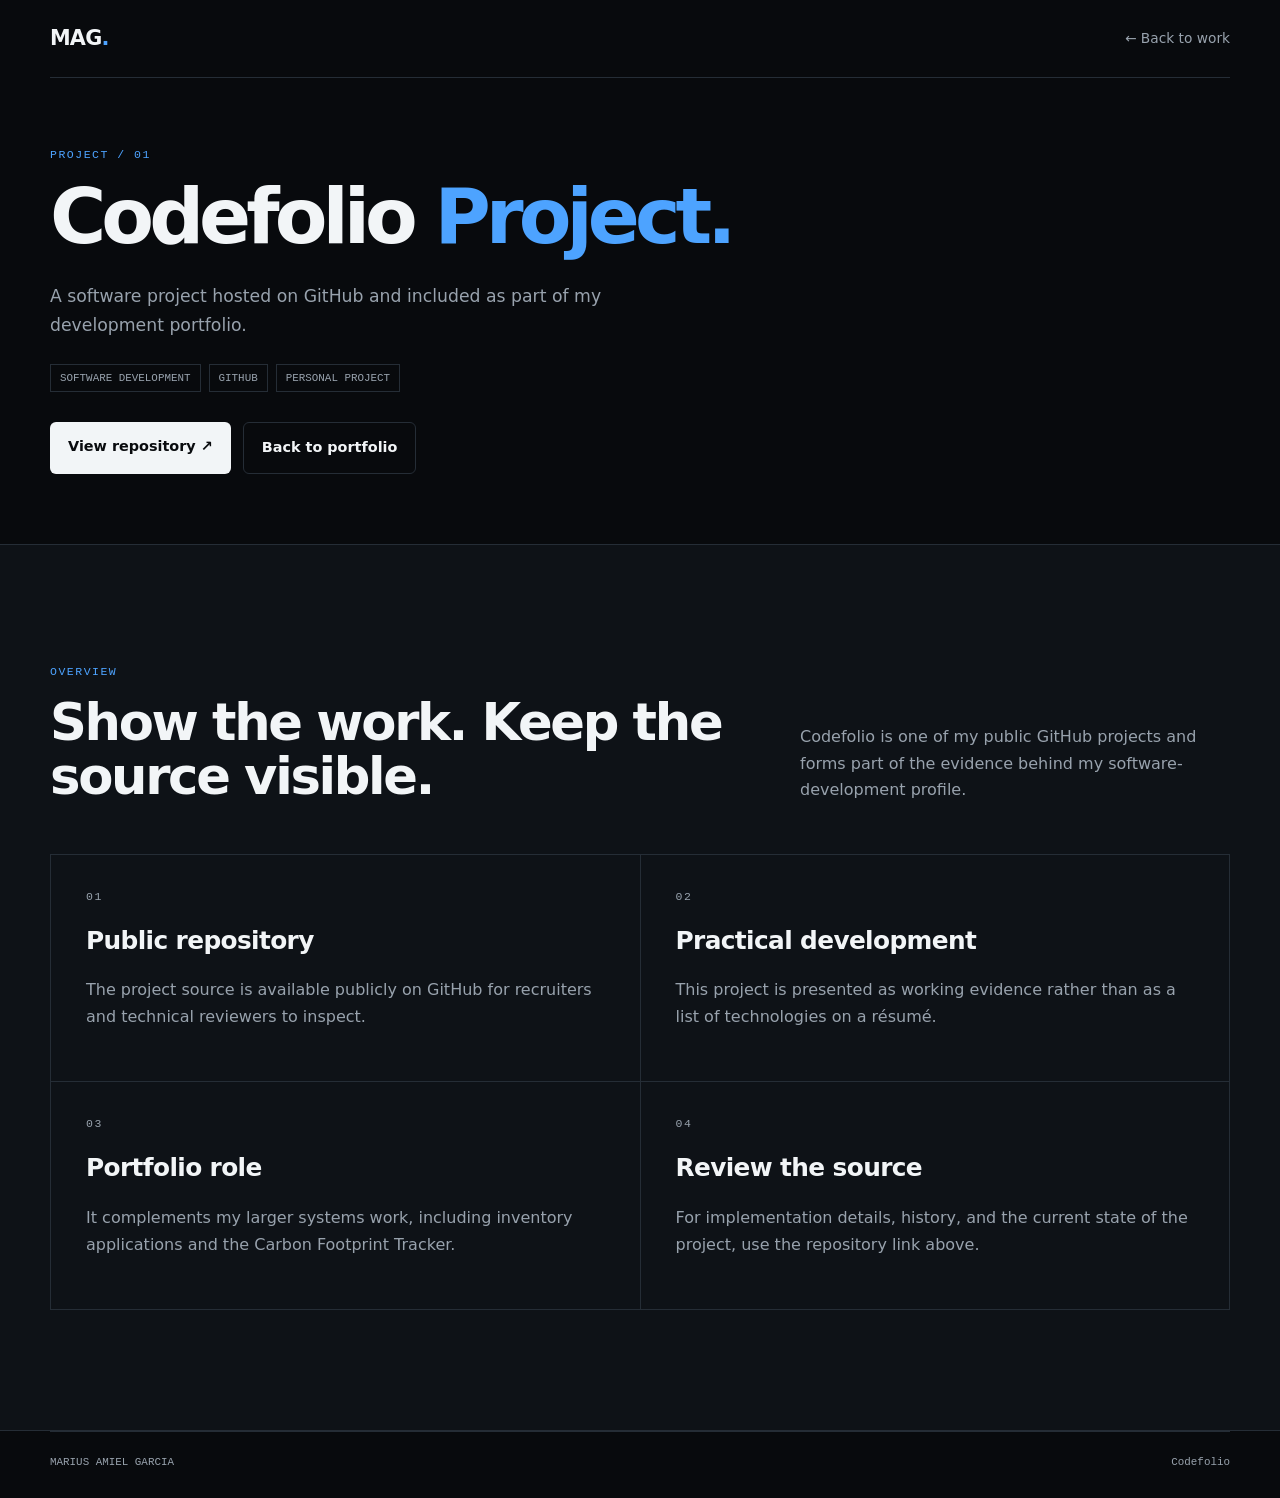
==== projects/codefolio.html @ c2904e57 "Add files via upload" ====
<!doctype html>
<html lang="en">
<head>
  <meta charset="utf-8">
  <meta name="viewport" content="width=device-width, initial-scale=1">
  <title>Codefolio | Marius Amiel Garcia</title>
  <link rel="stylesheet" href="../assets/css/style.css">
  <style>
    .case-hero{padding-top:70px;padding-bottom:70px}.case-meta{display:flex;flex-wrap:wrap;gap:8px;margin:25px 0}.case-meta span{font:500 .68rem "JetBrains Mono",monospace;border:1px solid var(--line);padding:7px 9px;color:var(--muted)}
    .case-grid{display:grid;grid-template-columns:repeat(2,1fr);gap:1px;background:var(--line);border:1px solid var(--line);margin-top:50px}.case-block{background:var(--panel);padding:35px}.case-block h3{margin-top:0}.case-block p{color:var(--muted)}
    @media(max-width:700px){.case-grid{grid-template-columns:1fr}}
  </style>
</head>
<body>
<header class="site-header"><a class="brand" href="../index.html">MAG<span>.</span></a><nav class="nav" style="display:flex"><a href="../index.html#work">← Back to work</a></nav></header>
<main>
<section class="container section case-hero">
  <p class="eyebrow">PROJECT / 01</p>
  <h1>Codefolio <span>Project.</span></h1>
  <p class="hero-text">A software project hosted on GitHub and included as part of my development portfolio.</p>
  <div class="case-meta"><span>SOFTWARE DEVELOPMENT</span><span>GITHUB</span><span>PERSONAL PROJECT</span></div>
  <div class="actions"><a class="button primary" href="https://github.com/itsYamjee/Codefolio" target="_blank" rel="noopener">View repository ↗</a><a class="button secondary" href="../index.html#work">Back to portfolio</a></div>
</section>
<section class="dark-section"><div class="container section">
  <div class="section-heading"><div><p class="eyebrow">OVERVIEW</p><h2>Show the work. Keep the source visible.</h2></div><p>Codefolio is one of my public GitHub projects and forms part of the evidence behind my software-development profile.</p></div>
  <div class="case-grid">
    <div class="case-block"><p class="eyebrow">01</p><h3>Public repository</h3><p>The project source is available publicly on GitHub for recruiters and technical reviewers to inspect.</p></div>
    <div class="case-block"><p class="eyebrow">02</p><h3>Practical development</h3><p>This project is presented as working evidence rather than as a list of technologies on a résumé.</p></div>
    <div class="case-block"><p class="eyebrow">03</p><h3>Portfolio role</h3><p>It complements my larger systems work, including inventory applications and the Carbon Footprint Tracker.</p></div>
    <div class="case-block"><p class="eyebrow">04</p><h3>Review the source</h3><p>For implementation details, history, and the current state of the project, use the repository link above.</p></div>
  </div>
</div></section>
</main>
<footer class="footer container"><span>MARIUS AMIEL GARCIA</span><span>Codefolio</span></footer>
</body>
</html>
---- assets/css/style.css ----
:root{
  --bg:#080a0d; --panel:#0e1217; --panel2:#121820; --text:#f2f5f7; --muted:#98a2ad;
  --line:#252d36; --accent:#4da3ff; --accent2:#8bc5ff; --max:1180px;
}
*{box-sizing:border-box}html{scroll-behavior:smooth}body{margin:0;background:var(--bg);color:var(--text);font-family:Inter,system-ui,sans-serif;line-height:1.65}
a{color:inherit;text-decoration:none}.container{width:min(calc(100% - 48px),var(--max));margin:auto}
.grid-bg{position:fixed;inset:0;pointer-events:none;opacity:.18;background-image:linear-gradient(var(--line) 1px,transparent 1px),linear-gradient(90deg,var(--line) 1px,transparent 1px);background-size:64px 64px;mask-image:linear-gradient(to bottom,#000,transparent 80%);z-index:-1}
.site-header{height:78px;display:flex;align-items:center;justify-content:space-between;width:min(calc(100% - 48px),var(--max));margin:auto;border-bottom:1px solid var(--line)}
.brand{font-weight:800;letter-spacing:-.04em;font-size:1.3rem}.brand span{color:var(--accent)}
.nav{display:flex;gap:28px;align-items:center;font-size:.86rem;color:var(--muted)}.nav a:hover{color:var(--text)}.nav-cta{border:1px solid var(--line);padding:9px 14px;border-radius:6px;color:var(--text)}
.menu-toggle{display:none;background:none;border:0;color:var(--text);font-size:1.5rem}
.hero{min-height:calc(100vh - 78px);display:grid;grid-template-columns:1.1fr .9fr;align-items:center;gap:70px;padding-top:50px;padding-bottom:80px}
.eyebrow{font:500 .72rem "JetBrains Mono",monospace;letter-spacing:.13em;color:var(--accent);margin:0 0 18px}
h1{font-size:clamp(3rem,6vw,5.8rem);line-height:.98;letter-spacing:-.065em;margin:0 0 28px;max-width:800px}h1 span{color:var(--accent)}
h2{font-size:clamp(2rem,4vw,3.4rem);line-height:1.05;letter-spacing:-.045em;margin:0}.hero-text{font-size:1.08rem;color:var(--muted);max-width:650px}
.actions{display:flex;gap:12px;margin-top:30px;flex-wrap:wrap}.button{padding:13px 18px;border-radius:6px;font-weight:600;font-size:.9rem}.primary{background:var(--text);color:#090b0e}.secondary{border:1px solid var(--line)}
.hero-system{height:430px;position:relative;border:1px solid var(--line);background:radial-gradient(circle at 50% 45%,rgba(77,163,255,.12),transparent 40%),var(--panel);overflow:hidden}
.hero-system:before{content:"";position:absolute;inset:20px;background-image:linear-gradient(var(--line) 1px,transparent 1px),linear-gradient(90deg,var(--line) 1px,transparent 1px);background-size:40px 40px;opacity:.5}
.node{position:absolute;border:1px solid var(--accent);background:var(--panel2);padding:12px 18px;font:500 .7rem "JetBrains Mono",monospace;letter-spacing:.08em;z-index:2;box-shadow:0 0 30px rgba(77,163,255,.08)}
.node-main{top:42px;left:50%;transform:translateX(-50%)}.node-build{top:150px;left:15%}.node-auto{top:150px;left:50%;transform:translateX(-50%)}.node-grow{top:150px;right:15%}.node-result{bottom:45px;left:50%;transform:translateX(-50%);border-color:var(--text)}
.line{position:absolute;height:1px;background:var(--accent);opacity:.5;z-index:1}.line-a{width:45%;left:27%;top:115px}.line-b{width:34%;left:16%;top:220px}.line-c{width:34%;right:16%;top:220px}
.signal-strip{border-top:1px solid var(--line);border-bottom:1px solid var(--line);background:rgba(14,18,23,.8)}.signal-grid{display:grid;grid-template-columns:repeat(4,1fr)}.signal-grid div{padding:24px;border-right:1px solid var(--line)}.signal-grid div:first-child{border-left:1px solid var(--line)}.signal-grid strong{display:block;font:600 .72rem "JetBrains Mono",monospace;color:var(--accent)}.signal-grid span{color:var(--muted);font-size:.85rem}
.section{padding:120px 0}.section-heading{display:flex;justify-content:space-between;gap:50px;align-items:end;margin-bottom:50px}.section-heading>p{max-width:430px;color:var(--muted);margin:0}
.project-grid{display:grid;grid-template-columns:repeat(2,1fr);gap:1px;background:var(--line);border:1px solid var(--line)}.project-card{background:var(--panel);min-height:310px;padding:34px;display:flex;flex-direction:column;justify-content:space-between;transition:.25s}.project-card:hover{background:var(--panel2);transform:translateY(-2px)}.project-card.featured{grid-column:span 2;min-height:350px}.project-number{font:500 .7rem "JetBrains Mono",monospace;color:var(--accent);margin-bottom:45px}.tags{display:flex;flex-wrap:wrap;gap:7px;margin-bottom:16px}.tags span,.automation-list span{font:500 .65rem "JetBrains Mono",monospace;border:1px solid var(--line);padding:5px 7px;color:var(--muted)}h3{font-size:1.55rem;letter-spacing:-.025em;margin:0 0 12px}.project-card p{color:var(--muted);max-width:700px;margin:0 0 24px}.project-card a{font-size:.85rem;color:var(--accent);font-weight:600}
.dark-section{background:var(--panel);border-top:1px solid var(--line);border-bottom:1px solid var(--line)}.capability-grid{display:grid;grid-template-columns:repeat(4,1fr);border:1px solid var(--line)}.capability{padding:30px;border-right:1px solid var(--line);min-height:270px}.capability:last-child{border-right:0}.capability>span{font:500 .7rem "JetBrains Mono",monospace;color:var(--accent)}.capability h3{font-size:2rem;margin-top:55px}.capability p{color:var(--muted)}
.workflow{display:flex;align-items:center;justify-content:space-between;gap:10px;overflow:auto;margin:35px 0;padding:20px 0}.workflow div{white-space:nowrap;border:1px solid var(--line);background:var(--panel);padding:13px 15px;font:500 .68rem "JetBrains Mono",monospace}.workflow i{color:var(--accent);font-style:normal}.automation-list{display:flex;flex-wrap:wrap;gap:8px}
.timeline{border-top:1px solid var(--line)}.timeline article{display:grid;grid-template-columns:130px 1fr;gap:40px;padding:30px 0;border-bottom:1px solid var(--line)}.timeline time{font:500 .75rem "JetBrains Mono",monospace;color:var(--accent)}.timeline h3{margin:0}.meta{font:500 .75rem "JetBrains Mono",monospace;color:var(--muted)}.timeline p:not(.meta){color:var(--muted);max-width:800px}
.about-grid{display:grid;grid-template-columns:1fr 1fr;gap:90px}.about-copy p{color:var(--muted);font-size:1.05rem}.education{display:grid;grid-template-columns:1fr 1fr;gap:1px;margin-top:80px;background:var(--line);border:1px solid var(--line)}.education>div{background:var(--panel2);padding:35px}.education h3{font-size:1.3rem}.education p:not(.eyebrow){color:var(--muted)}
.contact{min-height:65vh;display:flex;flex-direction:column;justify-content:center}.contact h2{max-width:700px}.contact>p:not(.eyebrow){color:var(--muted);max-width:620px;font-size:1.05rem}.contact-links{display:flex;gap:12px;flex-wrap:wrap;margin-top:25px}.contact-links a{border-bottom:1px solid var(--accent);padding:5px 0;color:var(--accent)}
.footer{border-top:1px solid var(--line);padding:24px 0;display:flex;justify-content:space-between;color:var(--muted);font:500 .68rem "JetBrains Mono",monospace}
@media(max-width:850px){.hero{grid-template-columns:1fr;gap:30px}.hero-system{height:330px}.capability-grid{grid-template-columns:1fr 1fr}.capability:nth-child(2){border-right:0}.capability:nth-child(-n+2){border-bottom:1px solid var(--line)}.about-grid,.education{grid-template-columns:1fr}.section-heading{display:block}.section-heading>p{margin-top:18px}.nav{display:none;position:absolute;top:78px;left:0;right:0;background:var(--bg);border-bottom:1px solid var(--line);padding:20px 24px;flex-direction:column;align-items:flex-start;z-index:10}.nav.open{display:flex}.menu-toggle{display:block}}
@media(max-width:600px){.container,.site-header{width:min(calc(100% - 32px),var(--max))}.hero{padding-top:35px}.project-grid{grid-template-columns:1fr}.project-card.featured{grid-column:auto}.signal-grid{grid-template-columns:1fr 1fr}.signal-grid div:nth-child(3){border-left:1px solid var(--line)}.capability-grid{grid-template-columns:1fr}.capability{border-right:0!important;border-bottom:1px solid var(--line)}.capability:last-child{border-bottom:0}.timeline article{grid-template-columns:1fr;gap:10px}.footer{display:block}.footer span{display:block;margin:5px 0}h1{font-size:3rem}}
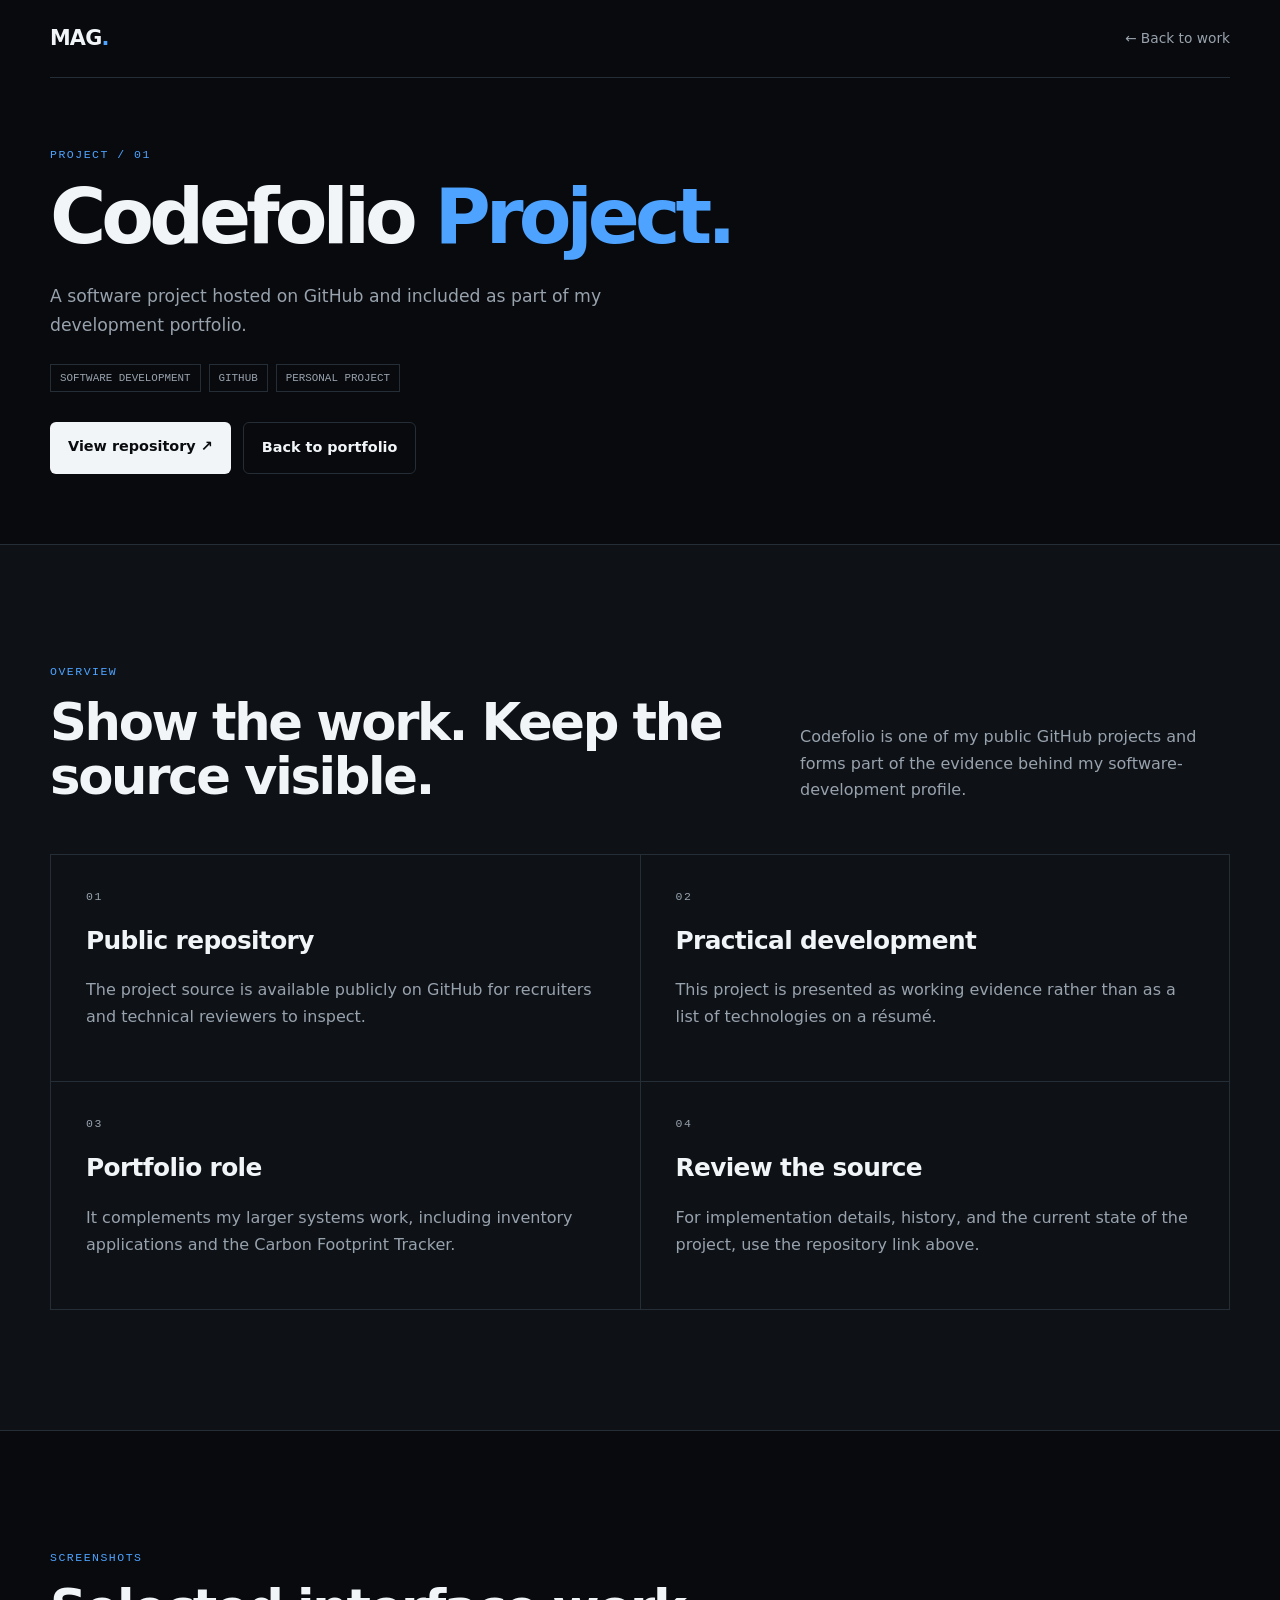
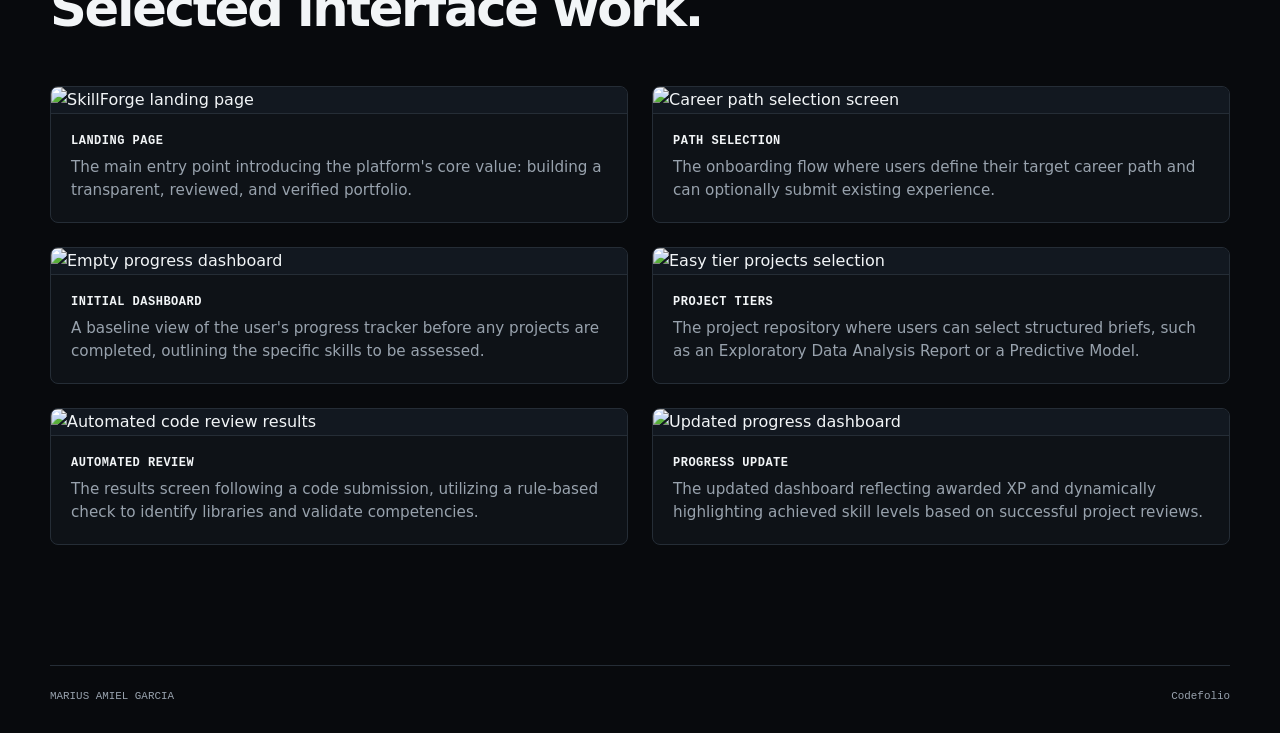
==== commit 2379e3fc: "Update codefolio.html" ====
--- a/projects/codefolio.html
+++ b/projects/codefolio.html
@@ -6,31 +6,169 @@
   <title>Codefolio | Marius Amiel Garcia</title>
   <link rel="stylesheet" href="../assets/css/style.css">
   <style>
-    .case-hero{padding-top:70px;padding-bottom:70px}.case-meta{display:flex;flex-wrap:wrap;gap:8px;margin:25px 0}.case-meta span{font:500 .68rem "JetBrains Mono",monospace;border:1px solid var(--line);padding:7px 9px;color:var(--muted)}
-    .case-grid{display:grid;grid-template-columns:repeat(2,1fr);gap:1px;background:var(--line);border:1px solid var(--line);margin-top:50px}.case-block{background:var(--panel);padding:35px}.case-block h3{margin-top:0}.case-block p{color:var(--muted)}
+    .case-hero{padding-top:70px;padding-bottom:70px}
+    .case-meta{display:flex;flex-wrap:wrap;gap:8px;margin:25px 0}
+    .case-meta span{font:500 .68rem "JetBrains Mono",monospace;border:1px solid var(--line);padding:7px 9px;color:var(--muted)}
+    
+    .case-grid{display:grid;grid-template-columns:repeat(2,1fr);gap:1px;background:var(--line);border:1px solid var(--line);margin-top:50px}
+    .case-block{background:var(--panel);padding:35px}
+    .case-block h3{margin-top:0}
+    .case-block p{color:var(--muted)}
+    
+    /* 2-Column Grid optimized for Desktop Screenshots */
+    .gallery { display: grid; grid-template-columns: repeat(2, 1fr); gap: 24px; margin-top: 45px; }
+    .shot { border: 1px solid var(--line); background: var(--panel); border-radius: 8px; overflow: hidden; display: flex; flex-direction: column; margin: 0; }
+    
+    /* Full width for landscape images so text is readable */
+    .shot img { 
+      display: block; 
+      width: 100%; 
+      height: auto; 
+      border-bottom: 1px solid var(--line);
+      background: var(--panel2);
+    }
+    
+    .shot figcaption { 
+      padding: 20px; 
+      display: flex; 
+      flex-direction: column; 
+      gap: 8px; 
+      flex-grow: 1; 
+    }
+    
+    .caption-title { font: 600 .75rem "JetBrains Mono", monospace; color: var(--text); text-transform: uppercase; letter-spacing: 0.5px; }
+    .caption-desc { font-size: 0.95rem; color: var(--muted); margin: 0; line-height: 1.5; }
+
+    @media(max-width: 950px) { .gallery { grid-template-columns: 1fr; } }
     @media(max-width:700px){.case-grid{grid-template-columns:1fr}}
   </style>
 </head>
 <body>
-<header class="site-header"><a class="brand" href="../index.html">MAG<span>.</span></a><nav class="nav" style="display:flex"><a href="../index.html#work">← Back to work</a></nav></header>
+<header class="site-header">
+  <a class="brand" href="../index.html">MAG<span>.</span></a>
+  <nav class="nav" style="display:flex">
+    <a href="../index.html#work">← Back to work</a>
+  </nav>
+</header>
+
 <main>
 <section class="container section case-hero">
   <p class="eyebrow">PROJECT / 01</p>
   <h1>Codefolio <span>Project.</span></h1>
   <p class="hero-text">A software project hosted on GitHub and included as part of my development portfolio.</p>
   <div class="case-meta"><span>SOFTWARE DEVELOPMENT</span><span>GITHUB</span><span>PERSONAL PROJECT</span></div>
-  <div class="actions"><a class="button primary" href="https://github.com/itsYamjee/Codefolio" target="_blank" rel="noopener">View repository ↗</a><a class="button secondary" href="../index.html#work">Back to portfolio</a></div>
+  <div class="actions">
+    <a class="button primary" href="https://github.com/itsYamjee/Codefolio" target="_blank" rel="noopener">View repository ↗</a>
+    <a class="button secondary" href="../index.html#work">Back to portfolio</a>
+  </div>
 </section>
-<section class="dark-section"><div class="container section">
-  <div class="section-heading"><div><p class="eyebrow">OVERVIEW</p><h2>Show the work. Keep the source visible.</h2></div><p>Codefolio is one of my public GitHub projects and forms part of the evidence behind my software-development profile.</p></div>
-  <div class="case-grid">
-    <div class="case-block"><p class="eyebrow">01</p><h3>Public repository</h3><p>The project source is available publicly on GitHub for recruiters and technical reviewers to inspect.</p></div>
-    <div class="case-block"><p class="eyebrow">02</p><h3>Practical development</h3><p>This project is presented as working evidence rather than as a list of technologies on a résumé.</p></div>
-    <div class="case-block"><p class="eyebrow">03</p><h3>Portfolio role</h3><p>It complements my larger systems work, including inventory applications and the Carbon Footprint Tracker.</p></div>
-    <div class="case-block"><p class="eyebrow">04</p><h3>Review the source</h3><p>For implementation details, history, and the current state of the project, use the repository link above.</p></div>
+
+<section class="dark-section">
+  <div class="container section">
+    <div class="section-heading">
+      <div>
+        <p class="eyebrow">OVERVIEW</p>
+        <h2>Show the work. Keep the source visible.</h2>
+      </div>
+      <p>Codefolio is one of my public GitHub projects and forms part of the evidence behind my software-development profile.</p>
+    </div>
+    
+    <div class="case-grid">
+      <div class="case-block">
+        <p class="eyebrow">01</p>
+        <h3>Public repository</h3>
+        <p>The project source is available publicly on GitHub for recruiters and technical reviewers to inspect.</p>
+      </div>
+      <div class="case-block">
+        <p class="eyebrow">02</p>
+        <h3>Practical development</h3>
+        <p>This project is presented as working evidence rather than as a list of technologies on a résumé.</p>
+      </div>
+      <div class="case-block">
+        <p class="eyebrow">03</p>
+        <h3>Portfolio role</h3>
+        <p>It complements my larger systems work, including inventory applications and the Carbon Footprint Tracker.</p>
+      </div>
+      <div class="case-block">
+        <p class="eyebrow">04</p>
+        <h3>Review the source</h3>
+        <p>For implementation details, history, and the current state of the project, use the repository link above.</p>
+      </div>
+    </div>
   </div>
-</div></section>
+</section>
+
+<section class="container section">
+  <div class="section-heading">
+    <div>
+      <p class="eyebrow">SCREENSHOTS</p>
+      <h2>Selected interface work.</h2>
+    </div>
+  </div>
+  
+  <div class="gallery">
+    
+    <!-- Panel 1 -->
+    <figure class="shot">
+      <img src="/assets/images/codefolio/skillforge-landing-page.jpeg" alt="SkillForge landing page" loading="lazy">
+      <figcaption>
+        <span class="caption-title">Landing Page</span>
+        <p class="caption-desc">The main entry point introducing the platform's core value: building a transparent, reviewed, and verified portfolio.</p>
+      </figcaption>
+    </figure>
+
+    <!-- Panel 2 -->
+    <figure class="shot">
+      <img src="/assets/images/codefolio/skillforge-path-selection.jpeg" alt="Career path selection screen" loading="lazy">
+      <figcaption>
+        <span class="caption-title">Path Selection</span>
+        <p class="caption-desc">The onboarding flow where users define their target career path and can optionally submit existing experience.</p>
+      </figcaption>
+    </figure>
+
+    <!-- Panel 3 -->
+    <figure class="shot">
+      <img src="/assets/images/codefolio/skillforge-initial-dashboard.jpeg" alt="Empty progress dashboard" loading="lazy">
+      <figcaption>
+        <span class="caption-title">Initial Dashboard</span>
+        <p class="caption-desc">A baseline view of the user's progress tracker before any projects are completed, outlining the specific skills to be assessed.</p>
+      </figcaption>
+    </figure>
+
+    <!-- Panel 4 -->
+    <figure class="shot">
+      <img src="/assets/images/codefolio/skillforge-project-tiers.jpeg" alt="Easy tier projects selection" loading="lazy">
+      <figcaption>
+        <span class="caption-title">Project Tiers</span>
+        <p class="caption-desc">The project repository where users can select structured briefs, such as an Exploratory Data Analysis Report or a Predictive Model.</p>
+      </figcaption>
+    </figure>
+
+    <!-- Panel 5 -->
+    <figure class="shot">
+      <img src="/assets/images/codefolio/skillforge-automated-review.jpeg" alt="Automated code review results" loading="lazy">
+      <figcaption>
+        <span class="caption-title">Automated Review</span>
+        <p class="caption-desc">The results screen following a code submission, utilizing a rule-based check to identify libraries and validate competencies.</p>
+      </figcaption>
+    </figure>
+
+    <!-- Panel 6 -->
+    <figure class="shot">
+      <img src="/assets/images/codefolio/skillforge-updated-dashboard.jpeg" alt="Updated progress dashboard" loading="lazy">
+      <figcaption>
+        <span class="caption-title">Progress Update</span>
+        <p class="caption-desc">The updated dashboard reflecting awarded XP and dynamically highlighting achieved skill levels based on successful project reviews.</p>
+      </figcaption>
+    </figure>
+
+  </div>
+</section>
 </main>
-<footer class="footer container"><span>MARIUS AMIEL GARCIA</span><span>Codefolio</span></footer>
+
+<footer class="footer container">
+  <span>MARIUS AMIEL GARCIA</span>
+  <span>Codefolio</span>
+</footer>
 </body>
 </html>
